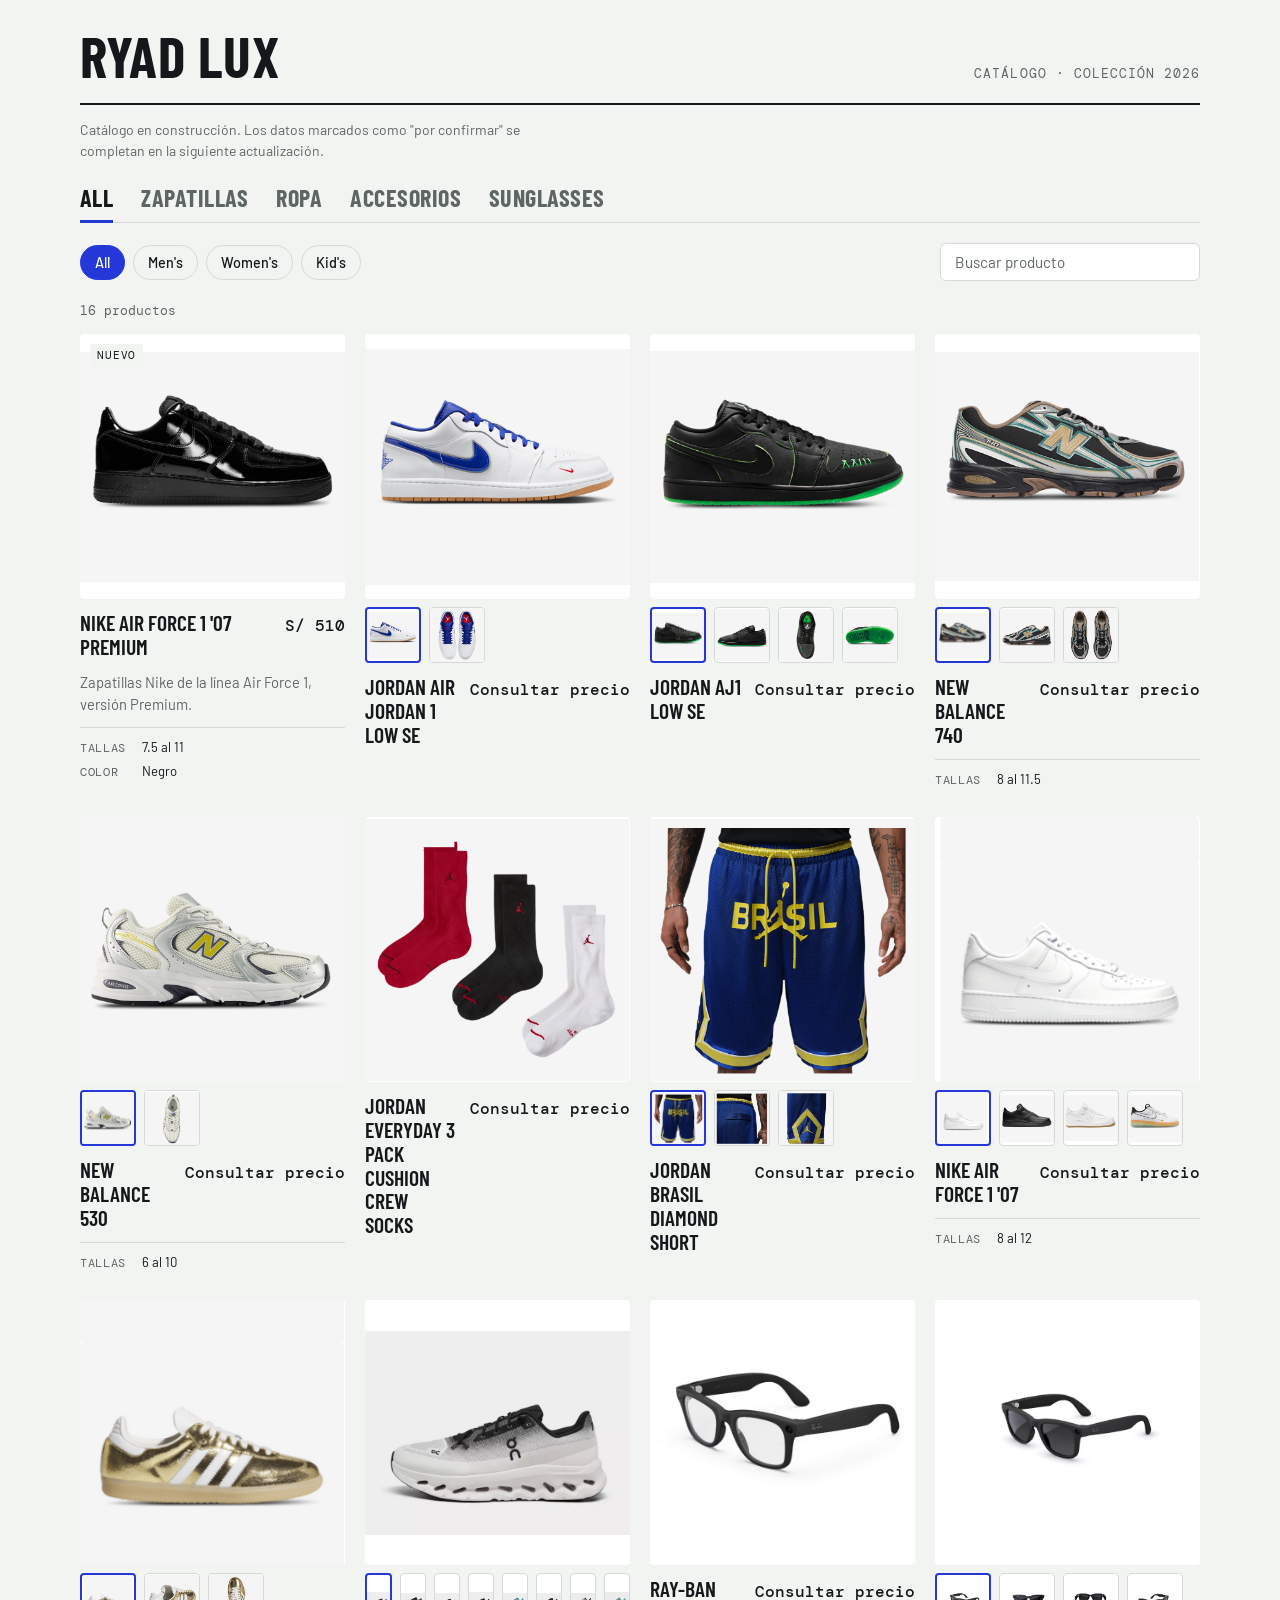
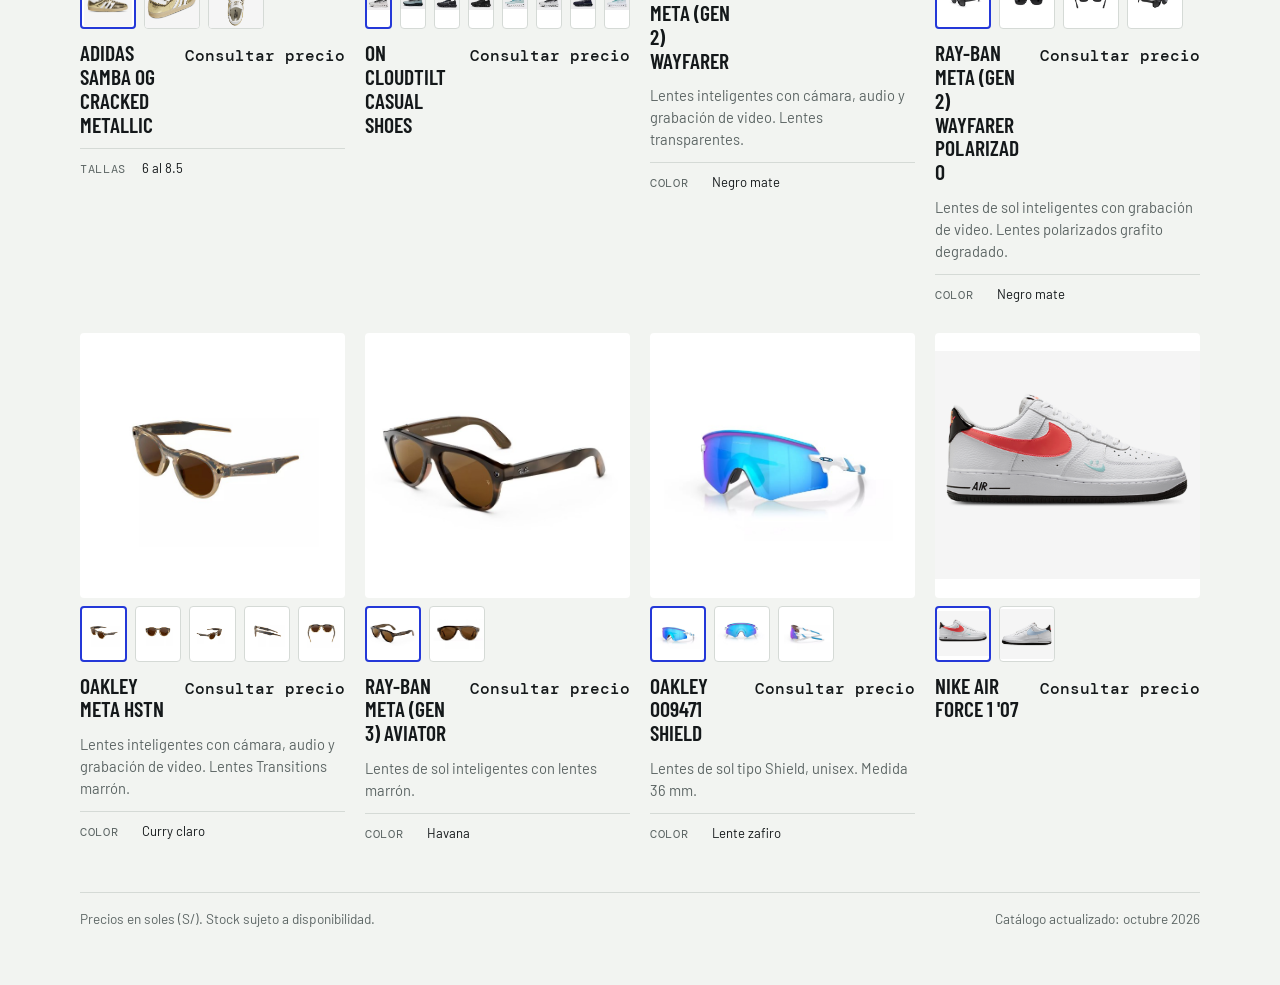
==== index.html @ 92f815a5 "Add files via upload" ====
<!doctype html><html><head><meta charset=utf8><meta name=viewport content="width=device-width,initial-scale=1,viewport-fit=cover"><style>:root{color-scheme:light;box-sizing:border-box;padding-top:env(safe-area-inset-top,0px);padding-bottom:env(safe-area-inset-bottom,0px)}html{scroll-padding-top:env(safe-area-inset-top,0px)}body{margin:0;padding:0;font:14px -apple-system,BlinkMacSystemFont,sans-serif;background:#fff;color:#000}img{max-width:100%}[hidden]:not([hidden=until-found i]){display:none!important}</style></head><body>
<title>Ryad Lux</title>
<link rel="preconnect" href="https://fonts.googleapis.com">
<link rel="stylesheet" href="https://fonts.googleapis.com/css2?family=Barlow:wght@400;500&family=Barlow+Condensed:wght@600;700&family=DM+Mono:wght@400;500&display=swap">
<style>
/* Layout: cabecera compacta, filtros en fila, cuadrícula de fichas con espacio de foto cuadrado. */
:root {
  --bg: #f2f4f1;
  --surface: #ffffff;
  --fg: #14181a;
  --muted: #5d6665;
  --line: #d5dad6;
  --accent: #2438d8;
  --accent-fg: #ffffff;
  --tile-l: 87%;
  --tile-s: 22%;
  --tile-ink: #14181a;
  --font-display: "Barlow Condensed", "Arial Narrow", Impact, sans-serif;
  --font-body: "Barlow", system-ui, -apple-system, "Segoe UI", sans-serif;
  --font-mono: "DM Mono", ui-monospace, "SF Mono", Menlo, monospace;
}
@media (prefers-color-scheme: dark) {
  :root:not([data-theme="light"]) {
    --bg: #0e1112; --surface: #171b1c; --fg: #eceeed; --muted: #9aa4a2; --line: #2b3234;
    --accent: #8e9bff; --accent-fg: #0e1112; --tile-l: 22%; --tile-s: 18%; --tile-ink: #eceeed;
    color-scheme: dark;
  }
}
:root[data-theme="dark"] {
  --bg: #0e1112; --surface: #171b1c; --fg: #eceeed; --muted: #9aa4a2; --line: #2b3234;
  --accent: #8e9bff; --accent-fg: #0e1112; --tile-l: 22%; --tile-s: 18%; --tile-ink: #eceeed;
  color-scheme: dark;
}
* { box-sizing: border-box; }
body { background: var(--bg); color: var(--fg); font-family: var(--font-body); font-size: 16px; line-height: 1.5; padding-inline: 16px; padding-block: 0 56px; }
.wrap { max-width: 1120px; margin-inline: auto; }
header { display: flex; align-items: baseline; justify-content: space-between; gap: 16px; flex-wrap: wrap; padding-block: 28px 20px; border-bottom: 2px solid var(--fg); }
.brand { font-family: var(--font-display); font-weight: 700; font-size: clamp(2.2rem, 7vw, 3.6rem); line-height: 0.95; letter-spacing: 0.01em; text-transform: uppercase; margin: 0; text-wrap: balance; }
.season { font-family: var(--font-mono); font-size: 0.8rem; letter-spacing: 0.08em; text-transform: uppercase; color: var(--muted); margin: 0; }
.notice { font-size: 0.875rem; color: var(--muted); margin: 14px 0 0; max-width: 62ch; }
.who { display: flex; flex-wrap: wrap; gap: 4px 28px; padding-top: 18px; border-bottom: 1px solid var(--line); }
.who button { font: 700 1.5rem var(--font-display); text-transform: uppercase; letter-spacing: 0.02em; color: var(--muted); background: none; border: 0; border-bottom: 3px solid transparent; padding: 4px 0 8px; margin-bottom: -1px; cursor: pointer; }
.who button:hover { color: var(--fg); }
.who button[aria-pressed="true"] { color: var(--fg); border-bottom-color: var(--accent); }
.tools { display: flex; flex-wrap: wrap; gap: 12px 16px; align-items: center; justify-content: space-between; padding-block: 20px; }
.chips { display: flex; flex-wrap: wrap; gap: 8px; min-width: 0; }
.chip { font: 500 0.9rem var(--font-body); color: var(--fg); background: transparent; border: 1px solid var(--line); padding: 8px 14px; border-radius: 999px; cursor: pointer; }
.chip:hover { border-color: var(--fg); }
.chip[aria-pressed="true"] { background: var(--accent); border-color: var(--accent); color: var(--accent-fg); }
.search { font: 400 0.95rem var(--font-body); color: var(--fg); background: var(--surface); border: 1px solid var(--line); padding: 9px 14px; border-radius: 6px; width: min(100%, 260px); }
.search::placeholder { color: var(--muted); }
:focus-visible { outline: 3px solid var(--accent); outline-offset: 2px; }
.count { font-family: var(--font-mono); font-size: 0.8rem; color: var(--muted); margin: 0 0 14px; }
.grid { display: grid; grid-template-columns: repeat(auto-fill, minmax(min(100%, 240px), 1fr)); gap: 28px 20px; }
.card { min-width: 0; display: flex; flex-direction: column; gap: 12px; }
.photo { position: relative; aspect-ratio: 1 / 1; max-width: 100%; display: grid; place-items: center; color: var(--tile-ink); border-radius: 4px; overflow: hidden; background: hsl(var(--h) var(--tile-s) var(--tile-l)); }
.photo.has-img { background: #ffffff; }
.photo img { width: 100%; height: 100%; object-fit: contain; display: block; }
.photo svg { width: 46%; height: 46%; opacity: 0.55; }
.photo .tag { z-index: 1; position: absolute; left: 10px; top: 10px; font-family: var(--font-mono); font-size: 0.68rem; letter-spacing: 0.08em; text-transform: uppercase; background: var(--bg); color: var(--fg); padding: 3px 7px; border-radius: 3px; }
.photo .pending { position: absolute; left: 10px; bottom: 8px; font-family: var(--font-mono); font-size: 0.68rem; color: var(--tile-ink); opacity: 0.6; }
.thumbs { display: flex; gap: 8px; margin-top: -4px; }
.thumb { width: 56px; height: 56px; padding: 0; background: #ffffff; border: 1px solid var(--line); border-radius: 4px; cursor: pointer; overflow: hidden; }
.thumb[aria-pressed="true"] { border: 2px solid var(--accent); }
.thumb img { width: 100%; height: 100%; object-fit: contain; display: block; }
.meta { display: flex; justify-content: space-between; align-items: baseline; gap: 12px; }
.name { font-family: var(--font-display); font-weight: 600; font-size: 1.35rem; line-height: 1.1; text-transform: uppercase; margin: 0; min-width: 0; overflow-wrap: anywhere; }
.price { font-family: var(--font-mono); font-weight: 500; font-size: 1rem; white-space: nowrap; font-variant-numeric: tabular-nums; }
.desc { margin: 0; color: var(--muted); font-size: 0.92rem; }
.opts { display: grid; gap: 4px; margin: 0; padding-top: 10px; border-top: 1px solid var(--line); font-size: 0.82rem; }
.opts div { display: flex; gap: 10px; }
.opts dt { font-family: var(--font-mono); text-transform: uppercase; letter-spacing: 0.06em; color: var(--muted); flex: 0 0 52px; font-size: 0.72rem; padding-top: 2px; }
.opts dd { margin: 0; min-width: 0; }
.empty { padding: 48px 0; color: var(--muted); }
footer { margin-top: 48px; padding-top: 16px; border-top: 1px solid var(--line); font-size: 0.85rem; color: var(--muted); display: flex; flex-wrap: wrap; justify-content: space-between; gap: 8px 24px; }
</style>

<div class="wrap">
  <header>
    <h1 class="brand">Ryad Lux</h1>
    <p class="season">Catálogo · Colección 2026</p>
  </header>
  <p class="notice">Catálogo en construcción. Los datos marcados como "por confirmar" se completan en la siguiente actualización.</p>

  <div class="who" id="who" role="group" aria-label="Sección del catálogo"></div>
  <div class="tools">
    <div class="chips" id="chips" role="group" aria-label="Filtrar por público"></div>
    <input class="search" id="q" type="search" placeholder="Buscar producto" aria-label="Buscar producto">
  </div>
  <p class="count" id="count"></p>
  <main class="grid" id="grid"></main>
  <footer><span>Precios en soles (S/). Stock sujeto a disponibilidad.</span><span>Catálogo actualizado: octubre 2026</span></footer>
</div>

<script>
var ICONS = {
  polo: '<path d="M30 20 L42 14 Q50 22 58 14 L70 20 L84 34 L74 44 L68 38 L68 84 L32 84 L32 38 L26 44 L16 34 Z" fill="currentColor"/>',
  zapatilla: '<path d="M8 62 L8 48 Q30 50 40 34 L52 42 Q62 50 74 50 Q92 50 94 62 L94 72 L8 72 Z" fill="currentColor"/><path d="M8 72 H94" stroke="var(--bg)" stroke-width="3"/>',
  gorra: '<path d="M18 60 Q18 28 50 28 Q82 28 82 60 Z" fill="currentColor"/><path d="M14 64 H94 V71 H14 Z" fill="currentColor"/>',
  cartera: '<path d="M26 40 H74 L80 84 H20 Z" fill="currentColor"/><path d="M38 40 V30 Q38 18 50 18 Q62 18 62 30 V40" fill="none" stroke="currentColor" stroke-width="5"/>',
  vestido: '<path d="M40 14 H60 L58 36 L76 88 H24 L42 36 Z" fill="currentColor"/>',
  lentes: '<circle cx="30" cy="52" r="17" fill="currentColor"/><circle cx="70" cy="52" r="17" fill="currentColor"/><path d="M47 50 H53" stroke="currentColor" stroke-width="5"/>',
  casaca: '<path d="M32 14 L44 12 L50 22 L56 12 L68 14 L88 34 L80 52 L72 46 L72 88 H28 V46 L20 52 L12 34 Z" fill="currentColor"/>',
  reloj: '<rect x="36" y="30" width="28" height="40" rx="8" fill="currentColor"/><path d="M40 8 H60 V30 H40 Z M40 70 H60 V92 H40 Z" fill="currentColor" opacity="0.6"/>'
};
var PRODUCTS = [
  { n: "Nike Air Force 1 '07 Premium", c: "Zapatillas", w: "men", p: 510, i: "zapatilla", h: 12, d: "Zapatillas Nike de la línea Air Force 1, versión Premium.", t: "7.5 al 11", k: "Negro", tag: "Nuevo", img: "[data-uri]" },
  { n: "Jordan Air Jordan 1 Low SE", c: "Zapatillas", w: "men", p: null, i: "zapatilla", h: 220, imgs: ["[data-uri]", "[data-uri]"] },
  { n: "Jordan AJ1 Low SE", c: "Zapatillas", w: "men", p: null, i: "zapatilla", h: 130, imgs: ["[data-uri]", "[data-uri]", "[data-uri]", "[data-uri]"] },
  { n: "New Balance 740", c: "Zapatillas", w: "men", p: null, i: "zapatilla", h: 170, t: "8 al 11.5", imgs: ["[data-uri]", "[data-uri]", "[data-uri]"] },
  { n: "New Balance 530", c: "Zapatillas", w: "women", p: null, i: "zapatilla", h: 55, t: "6 al 10", imgs: ["[data-uri]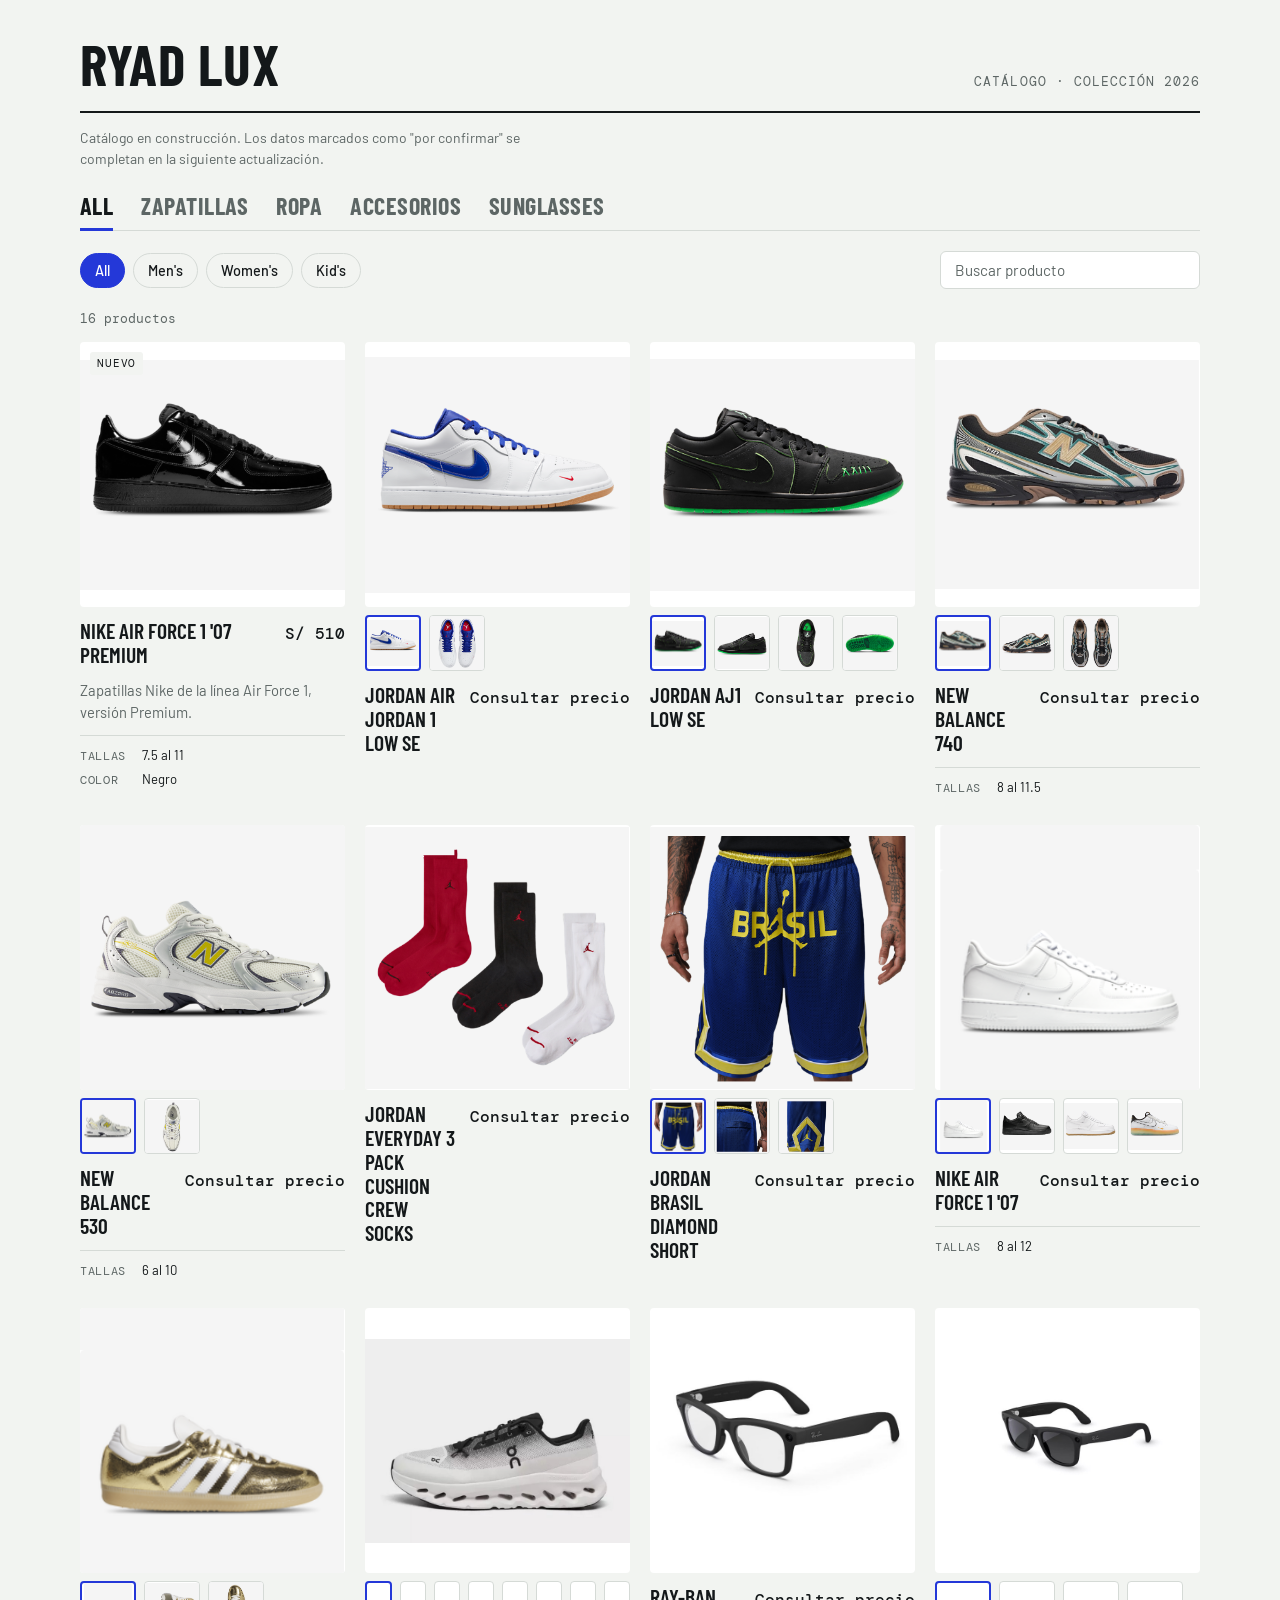
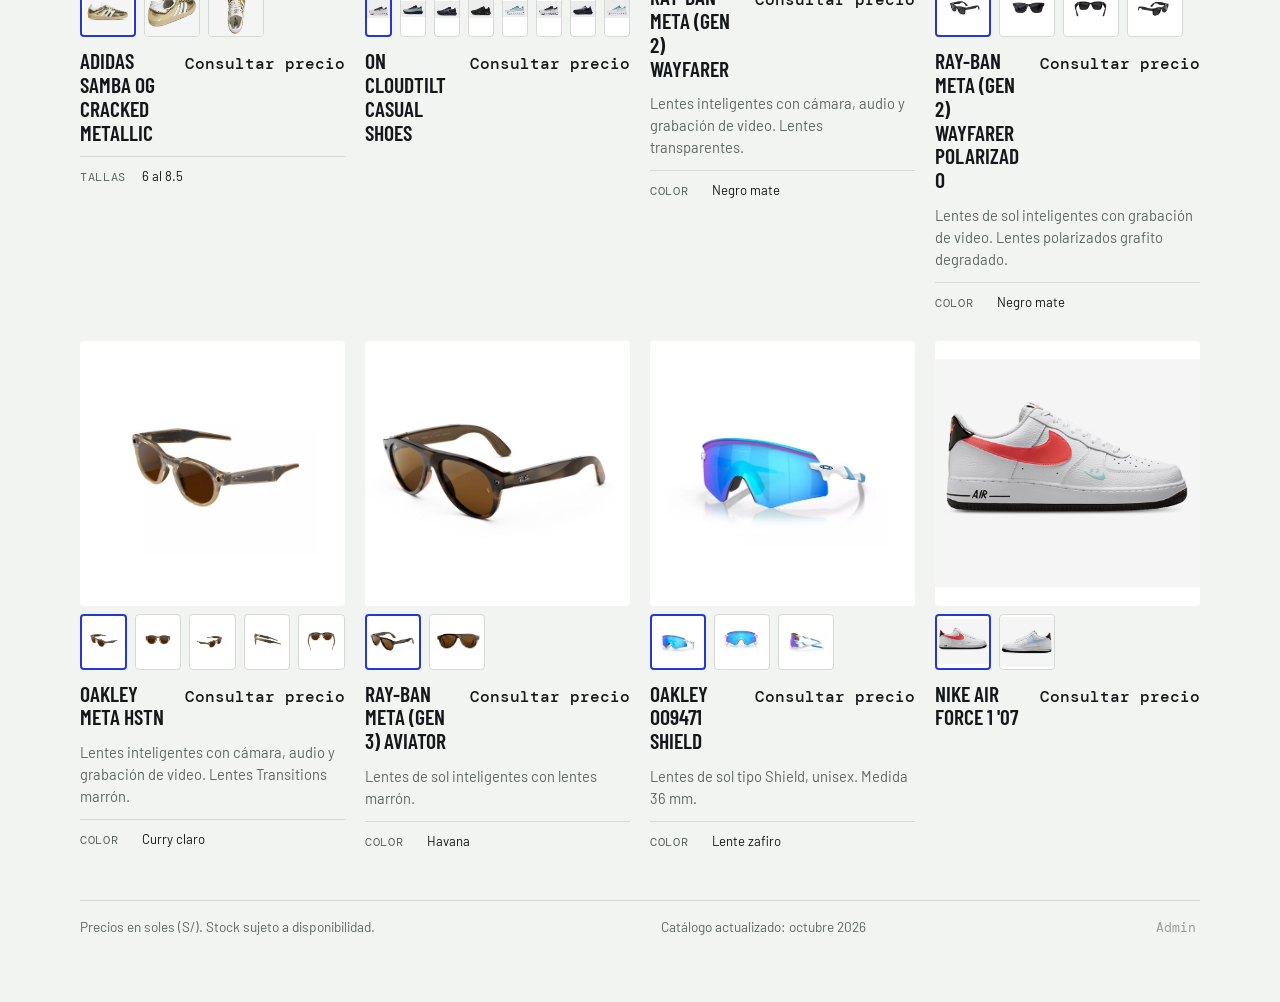
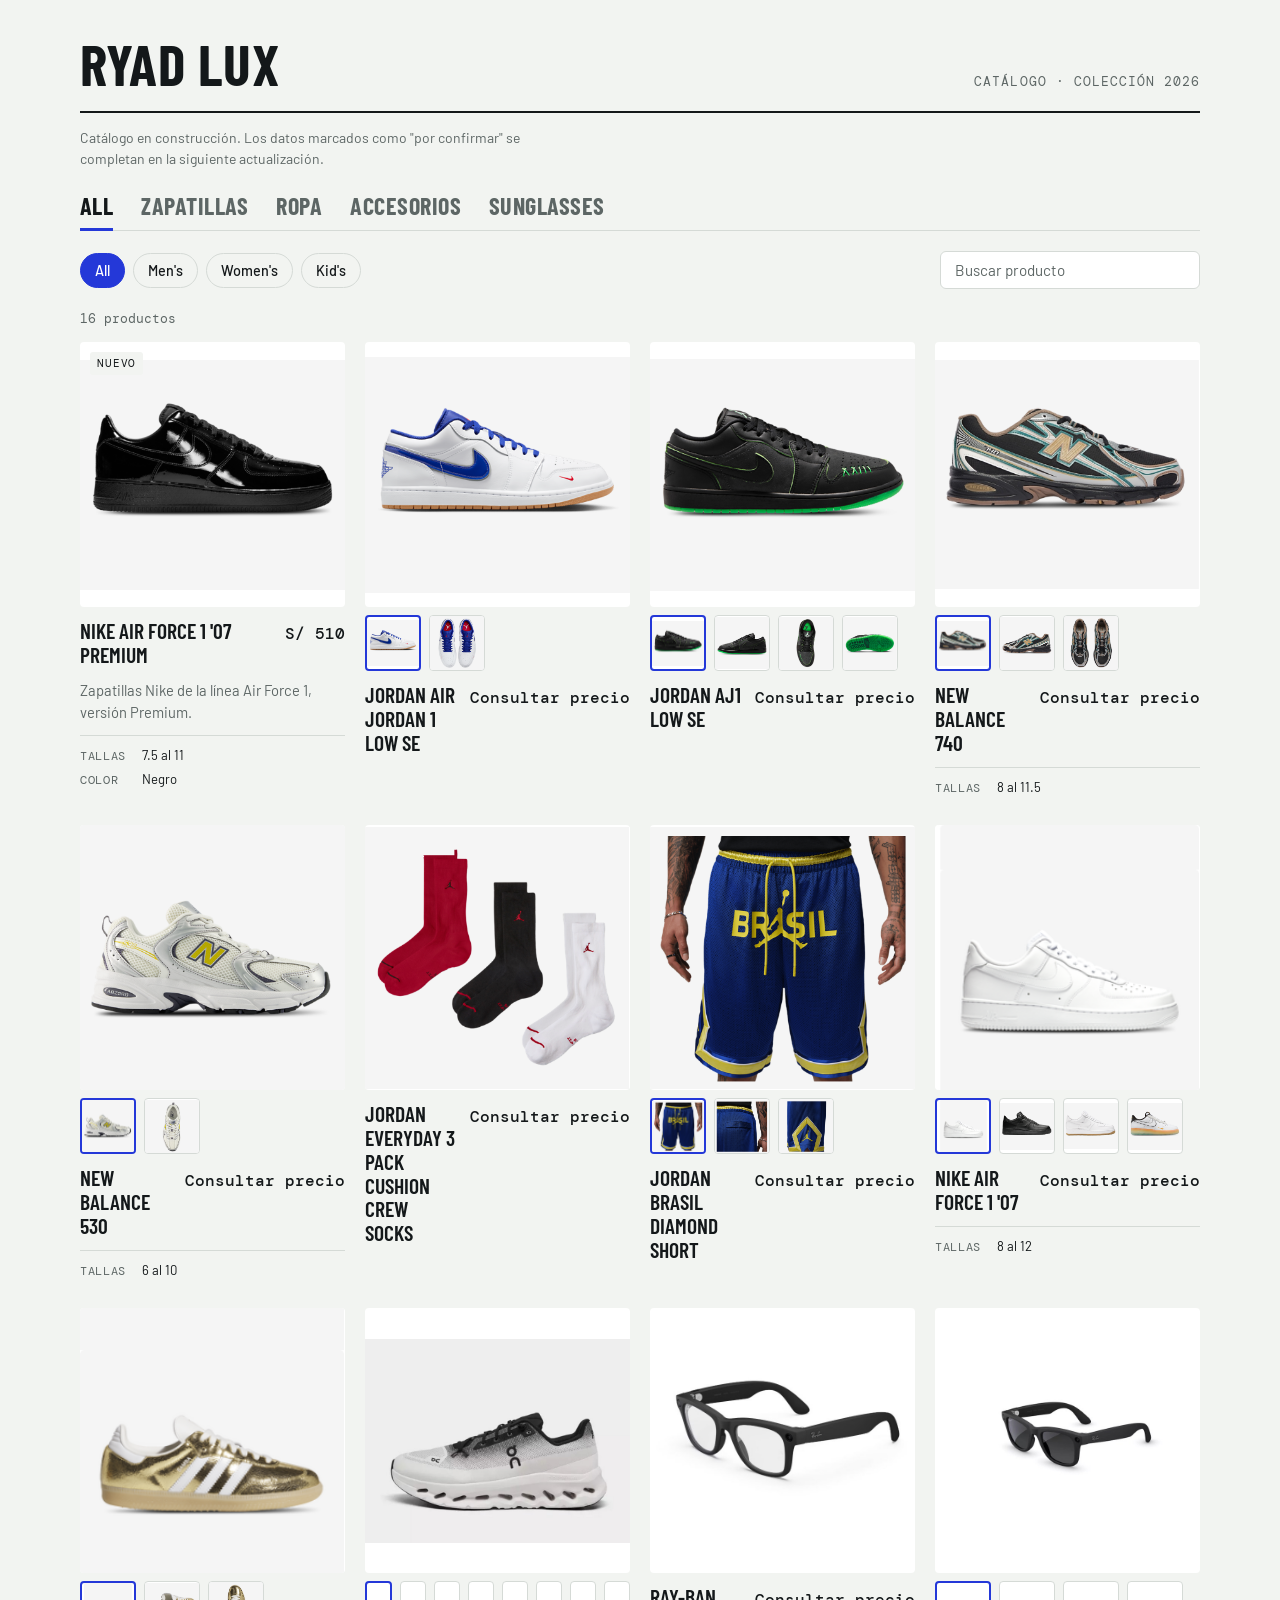
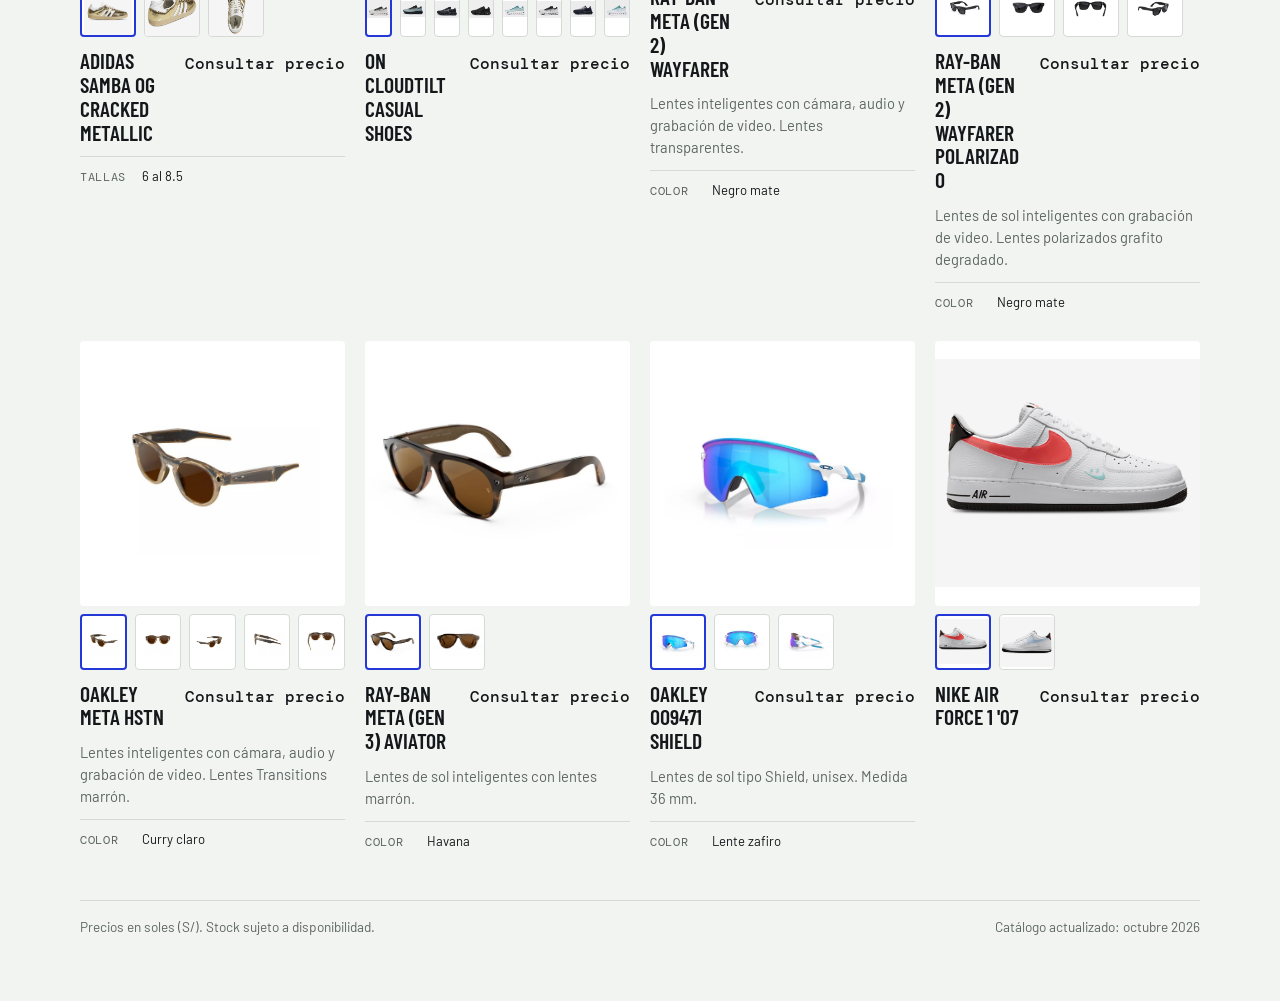
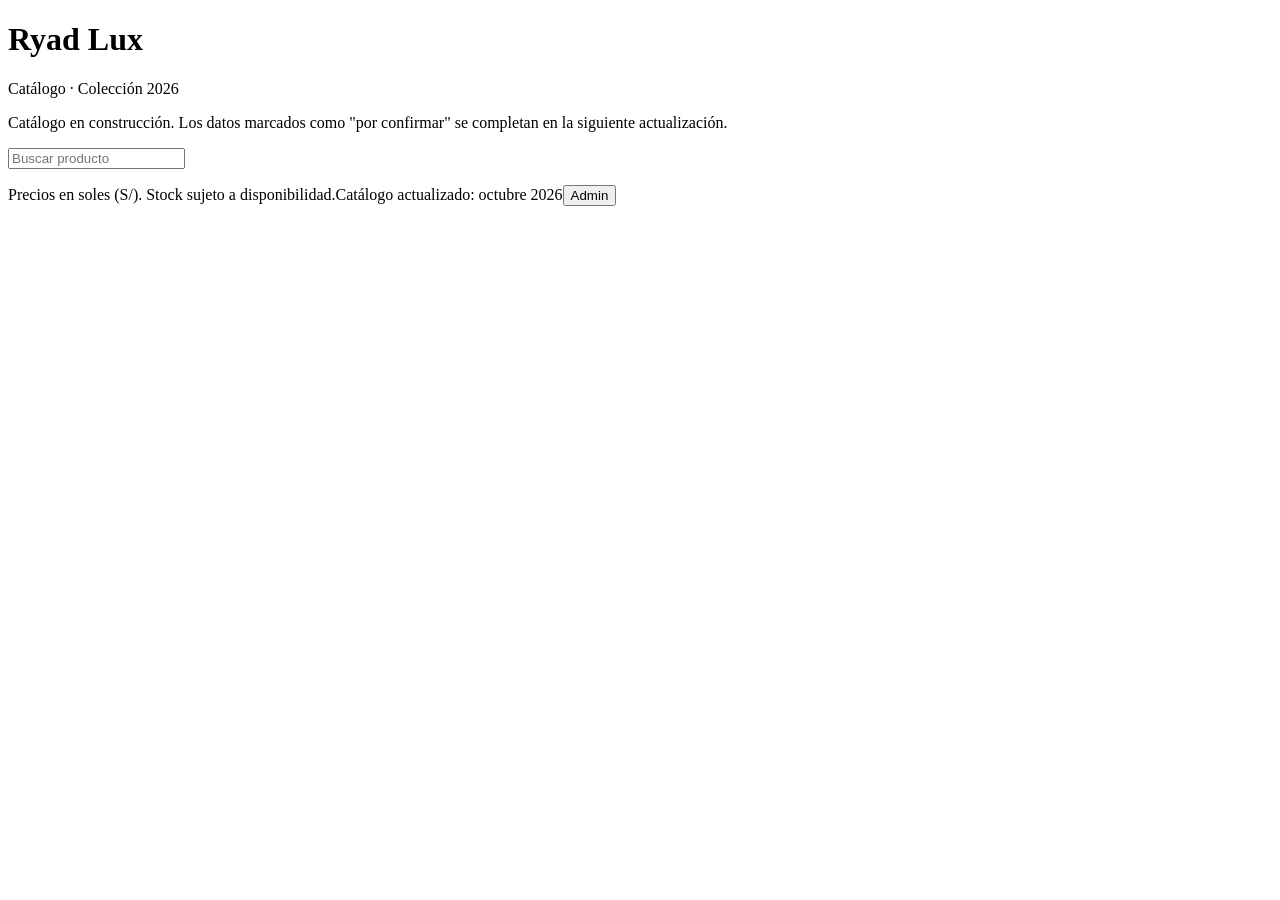
